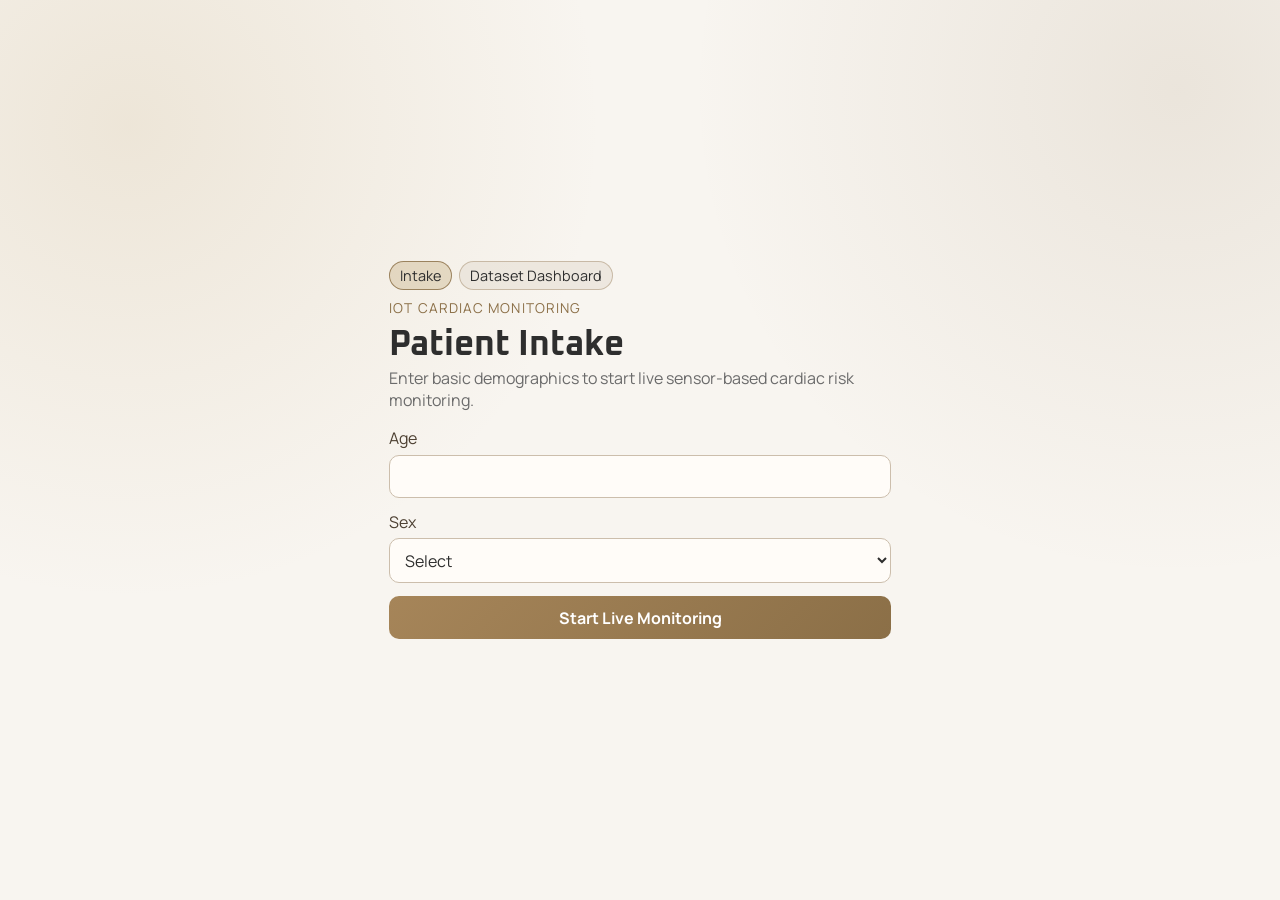
==== project/frontend/index.html @ eeabb1c9 "imp changes" ====
<!DOCTYPE html>
<html lang="en">
<head>
  <meta charset="UTF-8" />
  <meta name="viewport" content="width=device-width, initial-scale=1.0" />
  <title>Cardiac IoT Intake</title>
  <link rel="preconnect" href="https://fonts.googleapis.com" />
  <link rel="preconnect" href="https://fonts.gstatic.com" crossorigin />
  <link href="https://fonts.googleapis.com/css2?family=Oxanium:wght@400;600;700&family=Manrope:wght@400;600&display=swap" rel="stylesheet" />
  <link rel="stylesheet" href="style.css" />
</head>
<body class="intake-body">
  <main class="intake-shell">
    <section class="intake-card">
      <nav class="top-nav">
        <a href="index.html" class="nav-link active">Intake</a>
        <a href="dataset.html" class="nav-link">Dataset Dashboard</a>
      </nav>

      <p class="eyebrow">IoT Cardiac Monitoring</p>
      <h1>Patient Intake</h1>
      <p class="muted">Enter basic demographics to start live sensor-based cardiac risk monitoring.</p>

      <form id="intakeForm" class="intake-form">
        <label>
          Age
          <input type="number" id="age" name="age" min="1" max="120" required />
        </label>

        <label>
          Sex
          <select id="sex" name="sex" required>
            <option value="">Select</option>
            <option value="1">Male</option>
            <option value="0">Female</option>
          </select>
        </label>

        <button type="submit">Start Live Monitoring</button>
      </form>
    </section>
  </main>

  <script src="script.js"></script>
</body>
</html>
---- project/frontend/style.css ----
:root {
  --bg-main: #F8F5F0;
  --bg-sidebar: #E8E1D8;
  --bg-card: #FFFFFF;
  --primary: #8B6F47;
  --secondary: #C2A878;
  --text: #2E2E2E;
  --muted: #6B6B6B;
  --line: #D9D1C6;
  --success: #6F8A6E;
  --warning: #B8934C;
  --danger: #AD6A62;
}

* {
  box-sizing: border-box;
}

body {
  margin: 0;
  min-height: 100vh;
  font-family: "Manrope", sans-serif;
  color: var(--text);
  background:
    radial-gradient(circle at 10% 14%, rgba(194, 168, 120, 0.2), transparent 34%),
    radial-gradient(circle at 92% 10%, rgba(139, 111, 71, 0.12), transparent 34%),
    var(--bg-main);
}

h1,
h2,
h3,
.kpi h2 {
  margin: 0;
  font-family: "Oxanium", sans-serif;
}

p {
  margin: 0;
}

.muted {
  color: var(--muted);
}

.panel {
  border: 1px solid var(--line);
  background: linear-gradient(180deg, var(--bg-card), #FBF8F3);
  border-radius: 16px;
  box-shadow: 0 10px 20px rgba(80, 62, 38, 0.08);
}

.intake-body {
  display: grid;
  place-items: center;
  padding: 1rem;
}

.intake-shell {
  width: min(540px, 100%);
}

.intake-card {
  padding: 1.2rem;
}

.eyebrow {
  color: var(--primary);
  letter-spacing: 0.08em;
  text-transform: uppercase;
  font-size: 0.85rem;
}

.top-nav {
  display: flex;
  gap: 0.45rem;
  margin-bottom: 0.55rem;
  flex-wrap: wrap;
}

.nav-link {
  color: var(--text);
  text-decoration: none;
  font-size: 0.9rem;
  padding: 0.27rem 0.62rem;
  border-radius: 999px;
  border: 1px solid rgba(139, 111, 71, 0.38);
  background: rgba(232, 225, 216, 0.7);
}

.nav-link:hover {
  border-color: rgba(139, 111, 71, 0.58);
  background: rgba(194, 168, 120, 0.22);
}

.nav-link.active {
  border-color: rgba(139, 111, 71, 0.82);
  background: rgba(194, 168, 120, 0.35);
}

.intake-card h1 {
  margin-top: 0.4rem;
  font-size: clamp(1.7rem, 4vw, 2.2rem);
}

.intake-form {
  margin-top: 1rem;
  display: grid;
  gap: 0.8rem;
}

label {
  display: grid;
  gap: 0.34rem;
  color: #4D4032;
}

input,
select,
button {
  font: inherit;
}

input,
select {
  background: #FFFCF8;
  border: 1px solid #CCBEAC;
  color: var(--text);
  border-radius: 10px;
  padding: 0.6rem 0.7rem;
}

input:focus,
select:focus {
  outline: 2px solid rgba(139, 111, 71, 0.35);
  border-color: rgba(139, 111, 71, 0.75);
}

button {
  border: 0;
  border-radius: 10px;
  padding: 0.66rem 0.85rem;
  font-weight: 700;
  color: #FFFFFF;
  background: linear-gradient(135deg, #A68559, #8B6F47);
  cursor: pointer;
  transition: transform 0.2s ease, filter 0.2s ease;
}

button:hover {
  transform: translateY(-1px);
  filter: brightness(1.04);
}

.dashboard {
  width: min(1320px, calc(100% - 1.2rem));
  margin: 0.8rem auto 1.4rem;
  display: grid;
  gap: 0.9rem;
}

.header {
  padding: 1rem;
  display: flex;
  align-items: center;
  justify-content: space-between;
  gap: 0.8rem;
}

.header h1 {
  font-size: clamp(1.3rem, 2.3vw, 1.95rem);
}

.patient-chip {
  border: 1px solid rgba(139, 111, 71, 0.4);
  color: #4E3E2D;
  background: rgba(232, 225, 216, 0.6);
  border-radius: 999px;
  padding: 0.45rem 0.8rem;
  white-space: nowrap;
}

.kpi-grid {
  display: grid;
  grid-template-columns: repeat(4, minmax(0, 1fr));
  gap: 0.9rem;
}

.kpi {
  padding: 0.8rem;
}

.kpi p {
  color: var(--muted);
}

.kpi h2 {
  margin-top: 0.4rem;
  font-size: clamp(1.8rem, 4vw, 2.5rem);
}

.kpi-hr h2 { color: var(--primary); }
.kpi-spo2 h2 { color: #6F8A6E; }
.kpi-rr h2 { color: var(--secondary); }
.kpi-temp h2 { color: #A06B62; }

.grid {
  display: grid;
  gap: 0.9rem;
  grid-template-columns: repeat(12, minmax(0, 1fr));
}

.chart-panel {
  grid-column: span 4;
  padding: 0.9rem;
}

.chart-panel canvas {
  width: 100% !important;
  height: 250px !important;
}

.risk-panel {
  grid-column: span 12;
  padding: 0.9rem;
}

.filter-panel {
  padding: 0.9rem;
}

.filter-form {
  margin-top: 0.6rem;
  display: grid;
  grid-template-columns: repeat(5, minmax(0, 1fr));
  gap: 0.7rem;
  align-items: end;
}

.filter-actions {
  display: flex;
  gap: 0.5rem;
}

.secondary-btn {
  background: linear-gradient(135deg, #DCC9A8, #C2A878);
  color: #4D3D2C;
}

.probability-row {
  margin-top: 0.8rem;
  display: flex;
  justify-content: space-between;
  align-items: center;
  gap: 0.5rem;
}

#riskProbability {
  font-family: "Oxanium", sans-serif;
  font-size: 2rem;
}

.risk-badge {
  margin-top: 0.8rem;
  width: fit-content;
  padding: 0.32rem 0.62rem;
  border-radius: 999px;
  border: 1px solid transparent;
}

.risk-low {
  color: #4E6A4E;
  border-color: rgba(111, 138, 110, 0.45);
  background: rgba(111, 138, 110, 0.12);
}

.risk-medium {
  color: #7A5D2F;
  border-color: rgba(184, 147, 76, 0.44);
  background: rgba(184, 147, 76, 0.13);
}

.risk-high {
  color: #7A4A44;
  border-color: rgba(173, 106, 98, 0.5);
  background: rgba(173, 106, 98, 0.13);
}

.warning {
  margin-top: 0.9rem;
  border: 1px solid rgba(173, 106, 98, 0.55);
  background: rgba(173, 106, 98, 0.15);
  border-radius: 10px;
  padding: 0.56rem 0.68rem;
  color: #000000;
  font-weight: 700;
  text-decoration: underline;
}

.warning p {
  margin-top: 0.3rem;
  color: #000000;
  font-weight: 700;
  text-decoration: underline;
}

.sensor-list {
  margin-top: 0.9rem;
  display: grid;
  grid-template-columns: repeat(2, minmax(0, 1fr));
  gap: 0.4rem 0.9rem;
}

.sensor-list dt {
  color: var(--muted);
}

.sensor-list dd {
  margin: 0;
  font-weight: 600;
  color: #4A3D2F;
}

.dataset-wide-chart {
  grid-column: span 12;
}

.table-wrap {
  margin-top: 0.7rem;
  overflow: auto;
  border: 1px solid var(--line);
  border-radius: 12px;
  max-height: 360px;
}

table {
  width: 100%;
  border-collapse: collapse;
  min-width: 820px;
}

thead {
  position: sticky;
  top: 0;
  z-index: 1;
  background: var(--bg-sidebar);
}

th,
td {
  text-align: left;
  padding: 0.52rem 0.65rem;
  border-bottom: 1px solid var(--line);
  font-size: 0.9rem;
}

tbody tr:nth-child(even) {
  background: rgba(232, 225, 216, 0.55);
}

tbody tr:hover {
  background: rgba(194, 168, 120, 0.22);
}

@media (max-width: 1100px) {
  .kpi-grid {
    grid-template-columns: repeat(2, minmax(0, 1fr));
  }

  .chart-panel {
    grid-column: span 6;
  }

  .dataset-wide-chart {
    grid-column: span 12;
  }

  .filter-form {
    grid-template-columns: repeat(2, minmax(0, 1fr));
  }
}

@media (max-width: 760px) {
  .header {
    flex-direction: column;
    align-items: flex-start;
  }

  .kpi-grid {
    grid-template-columns: 1fr;
  }

  .chart-panel {
    grid-column: span 12;
  }

  .sensor-list {
    grid-template-columns: 1fr;
  }

  .filter-form {
    grid-template-columns: 1fr;
  }
}
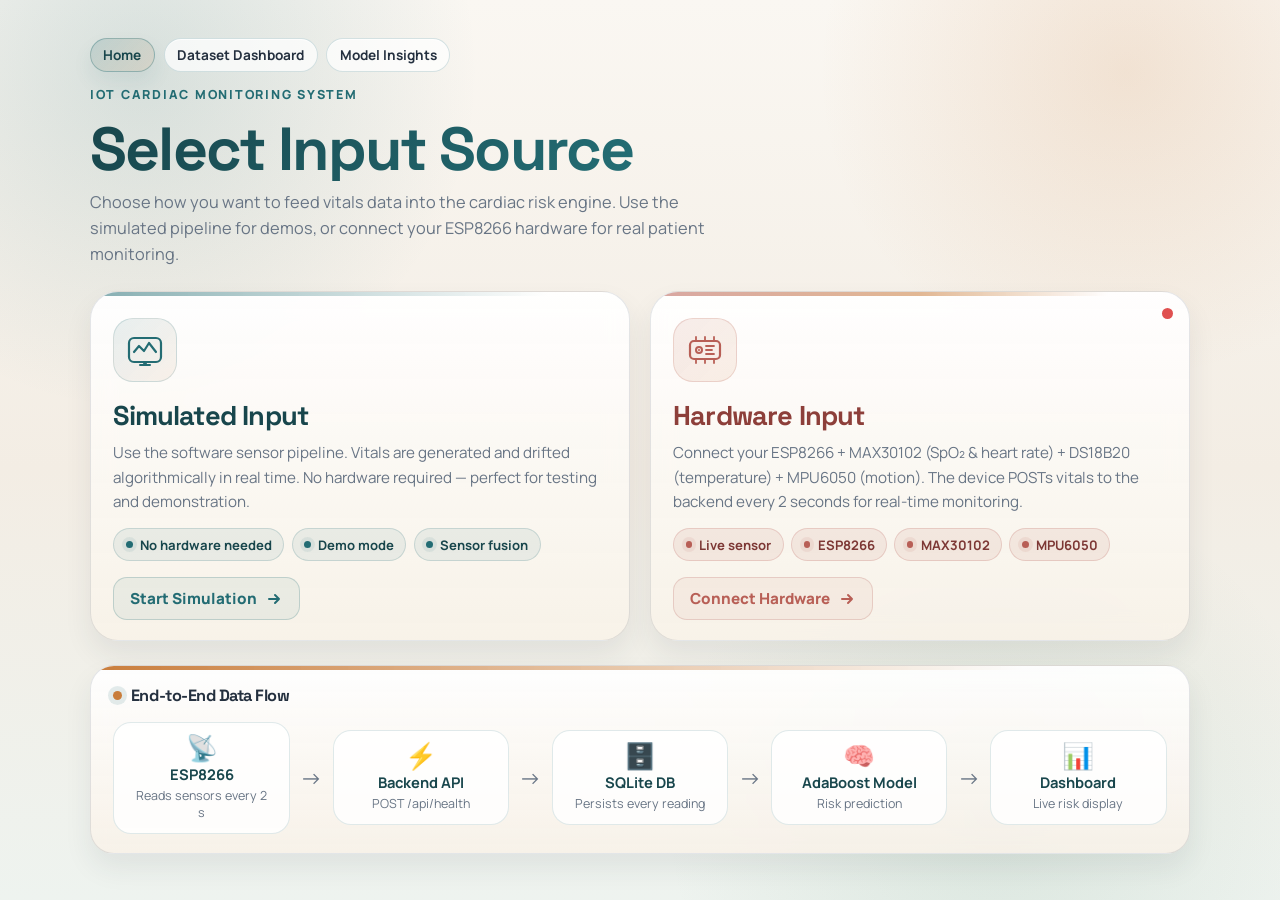
==== commit 759bc2b4: "before hardware" ====
--- a/project/frontend/index.html
+++ b/project/frontend/index.html
@@ -3,44 +3,134 @@
 <head>
   <meta charset="UTF-8" />
   <meta name="viewport" content="width=device-width, initial-scale=1.0" />
-  <title>Cardiac IoT Intake</title>
+  <title>Cardiac IoT Monitor — Choose Input Source</title>
+  <meta name="description" content="Select your data input source: simulated sensor pipeline or real ESP8266 hardware for live cardiac risk monitoring." />
   <link rel="preconnect" href="https://fonts.googleapis.com" />
   <link rel="preconnect" href="https://fonts.gstatic.com" crossorigin />
-  <link href="https://fonts.googleapis.com/css2?family=Oxanium:wght@400;600;700&family=Manrope:wght@400;600&display=swap" rel="stylesheet" />
+  <link href="https://fonts.googleapis.com/css2?family=Space+Grotesk:wght@400;500;700;800&family=Manrope:wght@400;500;600;700;800&display=swap" rel="stylesheet" />
   <link rel="stylesheet" href="style.css" />
 </head>
-<body class="intake-body">
-  <main class="intake-shell">
-    <section class="intake-card">
+<body class="landing-body">
+  <main class="landing-shell">
+
+    <header class="landing-header">
       <nav class="top-nav">
-        <a href="index.html" class="nav-link active">Intake</a>
+        <a href="index.html" class="nav-link active">Home</a>
         <a href="dataset.html" class="nav-link">Dataset Dashboard</a>
+        <a href="model_insights.html" class="nav-link">Model Insights</a>
       </nav>
+      <p class="eyebrow">IoT Cardiac Monitoring System</p>
+      <h1 class="landing-title">Select Input Source</h1>
+      <p class="muted landing-sub">
+        Choose how you want to feed vitals data into the cardiac risk engine.
+        Use the simulated pipeline for demos, or connect your ESP8266 hardware for real patient monitoring.
+      </p>
+    </header>
 
-      <p class="eyebrow">IoT Cardiac Monitoring</p>
-      <h1>Patient Intake</h1>
-      <p class="muted">Enter basic demographics to start live sensor-based cardiac risk monitoring.</p>
+    <section class="source-grid" aria-label="Input source options">
 
-      <form id="intakeForm" class="intake-form">
-        <label>
-          Age
-          <input type="number" id="age" name="age" min="1" max="120" required />
-        </label>
+      <!-- Option A: Simulated -->
+      <a href="intake.html" class="source-card source-card--sim" id="cardSimulated" role="button">
+        <div class="source-card-icon" aria-hidden="true">
+          <svg width="38" height="38" viewBox="0 0 38 38" fill="none" xmlns="http://www.w3.org/2000/svg">
+            <rect x="3" y="7" width="32" height="24" rx="5" stroke="currentColor" stroke-width="2.2" fill="none"/>
+            <path d="M8 21 L13 15 L18 20 L23 12 L30 21" stroke="currentColor" stroke-width="2.2" stroke-linecap="round" stroke-linejoin="round"/>
+            <circle cx="19" cy="32" r="2" fill="currentColor"/>
+            <path d="M14 34 h10" stroke="currentColor" stroke-width="2" stroke-linecap="round"/>
+          </svg>
+        </div>
+        <div class="source-card-body">
+          <h2 class="source-card-title">Simulated Input</h2>
+          <p class="source-card-desc">
+            Use the software sensor pipeline. Vitals are generated and drifted algorithmically in real time. 
+            No hardware required — perfect for testing and demonstration.
+          </p>
+          <div class="source-card-chips">
+            <span class="mark-chip">No hardware needed</span>
+            <span class="mark-chip">Demo mode</span>
+            <span class="mark-chip">Sensor fusion</span>
+          </div>
+        </div>
+        <div class="source-card-cta">
+          Start Simulation
+          <svg width="18" height="18" viewBox="0 0 18 18" fill="none" aria-hidden="true">
+            <path d="M4 9h10M10 5l4 4-4 4" stroke="currentColor" stroke-width="2" stroke-linecap="round" stroke-linejoin="round"/>
+          </svg>
+        </div>
+      </a>
 
-        <label>
-          Sex
-          <select id="sex" name="sex" required>
-            <option value="">Select</option>
-            <option value="1">Male</option>
-            <option value="0">Female</option>
-          </select>
-        </label>
+      <!-- Option B: Hardware -->
+      <a href="hardware.html" class="source-card source-card--hw" id="cardHardware" role="button">
+        <div class="source-card-icon" aria-hidden="true">
+          <svg width="38" height="38" viewBox="0 0 38 38" fill="none" xmlns="http://www.w3.org/2000/svg">
+            <rect x="4" y="10" width="30" height="18" rx="4" stroke="currentColor" stroke-width="2.2" fill="none"/>
+            <circle cx="13" cy="19" r="3" stroke="currentColor" stroke-width="2" fill="none"/>
+            <circle cx="13" cy="19" r="1" fill="currentColor"/>
+            <path d="M20 15 h8 M20 19 h6 M20 23 h8" stroke="currentColor" stroke-width="1.8" stroke-linecap="round"/>
+            <path d="M10 10 V6 M19 10 V6 M28 10 V6" stroke="currentColor" stroke-width="1.8" stroke-linecap="round"/>
+            <path d="M10 28 V32 M19 28 V32 M28 28 V32" stroke="currentColor" stroke-width="1.8" stroke-linecap="round"/>
+          </svg>
+        </div>
+        <div class="hw-live-dot" aria-label="Live hardware indicator"></div>
+        <div class="source-card-body">
+          <h2 class="source-card-title">Hardware Input</h2>
+          <p class="source-card-desc">
+            Connect your ESP8266 + MAX30102 (SpO₂ &amp; heart rate) + DS18B20 (temperature) + MPU6050 (motion).
+            The device POSTs vitals to the backend every 2 seconds for real-time monitoring.
+          </p>
+          <div class="source-card-chips">
+            <span class="mark-chip mark-chip--hw">Live sensor</span>
+            <span class="mark-chip mark-chip--hw">ESP8266</span>
+            <span class="mark-chip mark-chip--hw">MAX30102</span>
+            <span class="mark-chip mark-chip--hw">MPU6050</span>
+          </div>
+        </div>
+        <div class="source-card-cta source-card-cta--hw">
+          Connect Hardware
+          <svg width="18" height="18" viewBox="0 0 18 18" fill="none" aria-hidden="true">
+            <path d="M4 9h10M10 5l4 4-4 4" stroke="currentColor" stroke-width="2" stroke-linecap="round" stroke-linejoin="round"/>
+          </svg>
+        </div>
+      </a>
 
-        <button type="submit">Start Live Monitoring</button>
-      </form>
     </section>
+
+    <!-- Flow diagram -->
+    <section class="landing-flow panel" aria-label="System data flow">
+      <h3>End-to-End Data Flow</h3>
+      <div class="landing-flow-steps">
+        <div class="lf-step">
+          <span class="lf-icon lf-icon--device">📡</span>
+          <strong>ESP8266</strong>
+          <span class="muted">Reads sensors every 2 s</span>
+        </div>
+        <div class="lf-arrow">→</div>
+        <div class="lf-step">
+          <span class="lf-icon lf-icon--api">⚡</span>
+          <strong>Backend API</strong>
+          <span class="muted">POST /api/health</span>
+        </div>
+        <div class="lf-arrow">→</div>
+        <div class="lf-step">
+          <span class="lf-icon lf-icon--db">🗄️</span>
+          <strong>SQLite DB</strong>
+          <span class="muted">Persists every reading</span>
+        </div>
+        <div class="lf-arrow">→</div>
+        <div class="lf-step">
+          <span class="lf-icon lf-icon--model">🧠</span>
+          <strong>AdaBoost Model</strong>
+          <span class="muted">Risk prediction</span>
+        </div>
+        <div class="lf-arrow">→</div>
+        <div class="lf-step">
+          <span class="lf-icon lf-icon--dash">📊</span>
+          <strong>Dashboard</strong>
+          <span class="muted">Live risk display</span>
+        </div>
+      </div>
+    </section>
+
   </main>
-
-  <script src="script.js"></script>
 </body>
 </html>
--- a/project/frontend/style.css
+++ b/project/frontend/style.css
@@ -1,19 +1,27 @@
 :root {
-  --bg-main: #F8F5F0;
-  --bg-sidebar: #E8E1D8;
-  --bg-card: #FFFFFF;
-  --primary: #8B6F47;
-  --secondary: #C2A878;
-  --text: #2E2E2E;
-  --muted: #6B6B6B;
-  --line: #D9D1C6;
-  --success: #6F8A6E;
-  --warning: #B8934C;
-  --danger: #AD6A62;
+  --bg-main: #F5EFE7;
+  --bg-sidebar: #EEF3EF;
+  --bg-card: rgba(255, 255, 255, 0.86);
+  --surface-strong: #FFFDF9;
+  --primary: #236C73;
+  --primary-strong: #18464C;
+  --secondary: #C97D3B;
+  --text: #24303F;
+  --muted: #687585;
+  --line: rgba(63, 79, 98, 0.14);
+  --success: #4E8C6A;
+  --warning: #B9852E;
+  --danger: #B85F56;
+  --shadow-soft: 0 14px 28px rgba(35, 46, 58, 0.08);
+  --shadow-strong: 0 24px 52px rgba(35, 46, 58, 0.09);
 }
 
 * {
   box-sizing: border-box;
+}
+
+html {
+  scroll-behavior: smooth;
 }
 
 body {
@@ -21,86 +29,196 @@
   min-height: 100vh;
   font-family: "Manrope", sans-serif;
   color: var(--text);
+  overflow-x: hidden;
   background:
-    radial-gradient(circle at 10% 14%, rgba(194, 168, 120, 0.2), transparent 34%),
-    radial-gradient(circle at 92% 10%, rgba(139, 111, 71, 0.12), transparent 34%),
-    var(--bg-main);
+    radial-gradient(circle at 11% 8%, rgba(35, 108, 115, 0.16), transparent 24%),
+    radial-gradient(circle at 88% 8%, rgba(201, 125, 59, 0.16), transparent 22%),
+    radial-gradient(circle at 78% 90%, rgba(78, 140, 106, 0.12), transparent 26%),
+    linear-gradient(180deg, #FAF7F2 0%, #F3EDE4 52%, #EEF3EF 100%),
+    linear-gradient(rgba(35, 46, 58, 0.03) 1px, transparent 1px),
+    linear-gradient(90deg, rgba(35, 46, 58, 0.03) 1px, transparent 1px);
+  background-size: auto, auto, auto, auto, 44px 44px, 44px 44px;
+}
+
+body.intake-body {
+  display: grid;
+  place-items: center;
+  padding: clamp(1rem, 2vw, 2rem);
+  background:
+    radial-gradient(circle at 50% 12%, rgba(35, 108, 115, 0.18), transparent 24%),
+    radial-gradient(circle at 10% 92%, rgba(201, 125, 59, 0.12), transparent 24%),
+    linear-gradient(180deg, #FAF7F2 0%, #F4EEE4 50%, #EDF4F0 100%),
+    linear-gradient(rgba(35, 46, 58, 0.03) 1px, transparent 1px),
+    linear-gradient(90deg, rgba(35, 46, 58, 0.03) 1px, transparent 1px);
+  background-size: auto, auto, auto, 44px 44px, 44px 44px;
 }
 
 h1,
 h2,
 h3,
-.kpi h2 {
+.kpi h2,
+#riskScore,
+.flow-step-index,
+.risk-badge {
   margin: 0;
-  font-family: "Oxanium", sans-serif;
+  font-family: "Space Grotesk", sans-serif;
+  letter-spacing: -0.03em;
+}
+
+h3 {
+  display: flex;
+  align-items: center;
+  gap: 0.55rem;
+  font-size: 1.02rem;
+}
+
+h3::before {
+  content: "";
+  width: 0.55rem;
+  height: 0.55rem;
+  flex: 0 0 auto;
+  border-radius: 999px;
+  background: var(--accent, var(--primary));
+  box-shadow: 0 0 0 5px rgba(35, 108, 115, 0.12);
 }
 
 p {
   margin: 0;
+  line-height: 1.55;
+}
+
+a {
+  color: inherit;
+  text-decoration: none;
+}
+
+::selection {
+  background: rgba(35, 108, 115, 0.16);
+  color: var(--primary-strong);
 }
 
 .muted {
   color: var(--muted);
 }
 
-.panel {
+.panel,
+.intake-card {
+  position: relative;
+  overflow: hidden;
   border: 1px solid var(--line);
-  background: linear-gradient(180deg, var(--bg-card), #FBF8F3);
-  border-radius: 16px;
-  box-shadow: 0 10px 20px rgba(80, 62, 38, 0.08);
+  background: linear-gradient(180deg, rgba(255, 255, 255, 0.92), rgba(248, 241, 232, 0.88));
+  border-radius: 24px;
+  box-shadow: var(--shadow-soft);
+  backdrop-filter: blur(10px);
+  transition: transform 0.22s ease, box-shadow 0.22s ease, border-color 0.22s ease;
+}
+
+.panel::before,
+.intake-card::before {
+  content: "";
+  position: absolute;
+  inset: 0 0 auto;
+  height: 4px;
+  background: linear-gradient(90deg, var(--accent, var(--primary)) 0%, rgba(255, 255, 255, 0) 85%);
+}
+
+.panel:hover,
+.intake-card:hover {
+  transform: translateY(-2px);
+  box-shadow: var(--shadow-strong);
 }
 
 .intake-body {
-  display: grid;
-  place-items: center;
-  padding: 1rem;
+  /* handled above for the centered intake layout */
 }
 
 .intake-shell {
-  width: min(540px, 100%);
+  width: min(600px, 100%);
 }
 
 .intake-card {
-  padding: 1.2rem;
+  width: 100%;
+  padding: 1.35rem;
+  display: grid;
+  gap: 0.55rem;
 }
 
 .eyebrow {
   color: var(--primary);
-  letter-spacing: 0.08em;
+  letter-spacing: 0.14em;
   text-transform: uppercase;
-  font-size: 0.85rem;
+  font-size: 0.78rem;
+  font-weight: 800;
+}
+
+.hero-marks {
+  display: flex;
+  flex-wrap: wrap;
+  gap: 0.5rem;
+  margin-top: 0.55rem;
+}
+
+.mark-chip {
+  display: inline-flex;
+  align-items: center;
+  gap: 0.45rem;
+  padding: 0.42rem 0.72rem;
+  border-radius: 999px;
+  border: 1px solid rgba(35, 108, 115, 0.18);
+  background: rgba(35, 108, 115, 0.08);
+  color: var(--primary-strong);
+  font-size: 0.82rem;
+  font-weight: 700;
+  white-space: nowrap;
+}
+
+.mark-chip::before {
+  content: "";
+  width: 0.42rem;
+  height: 0.42rem;
+  border-radius: 999px;
+  background: var(--accent, var(--primary));
+  box-shadow: 0 0 0 4px rgba(35, 108, 115, 0.08);
 }
 
 .top-nav {
   display: flex;
-  gap: 0.45rem;
-  margin-bottom: 0.55rem;
+  gap: 0.55rem;
+  margin-bottom: 0.35rem;
   flex-wrap: wrap;
 }
 
 .nav-link {
+  display: inline-flex;
+  align-items: center;
   color: var(--text);
-  text-decoration: none;
-  font-size: 0.9rem;
-  padding: 0.27rem 0.62rem;
+  font-size: 0.85rem;
+  font-weight: 700;
+  padding: 0.42rem 0.78rem;
   border-radius: 999px;
-  border: 1px solid rgba(139, 111, 71, 0.38);
-  background: rgba(232, 225, 216, 0.7);
+  border: 1px solid rgba(35, 108, 115, 0.18);
+  background: rgba(255, 255, 255, 0.72);
+  box-shadow: inset 0 1px 0 rgba(255, 255, 255, 0.8);
+  transition: transform 0.2s ease, background 0.2s ease, border-color 0.2s ease, box-shadow 0.2s ease;
 }
 
 .nav-link:hover {
-  border-color: rgba(139, 111, 71, 0.58);
-  background: rgba(194, 168, 120, 0.22);
+  transform: translateY(-1px);
+  border-color: rgba(35, 108, 115, 0.34);
+  background: rgba(35, 108, 115, 0.08);
 }
 
 .nav-link.active {
-  border-color: rgba(139, 111, 71, 0.82);
-  background: rgba(194, 168, 120, 0.35);
+  color: var(--primary-strong);
+  border-color: rgba(35, 108, 115, 0.34);
+  background: linear-gradient(135deg, rgba(35, 108, 115, 0.16), rgba(201, 125, 59, 0.12));
+  box-shadow: 0 10px 20px rgba(35, 108, 115, 0.08);
 }
 
 .intake-card h1 {
   margin-top: 0.4rem;
-  font-size: clamp(1.7rem, 4vw, 2.2rem);
+  font-size: clamp(2rem, 4vw, 3rem);
+  line-height: 1.05;
 }
 
 .intake-form {
@@ -111,8 +229,10 @@
 
 label {
   display: grid;
-  gap: 0.34rem;
-  color: #4D4032;
+  gap: 0.36rem;
+  color: var(--text);
+  font-size: 0.92rem;
+  font-weight: 700;
 }
 
 input,
@@ -123,96 +243,173 @@
 
 input,
 select {
-  background: #FFFCF8;
-  border: 1px solid #CCBEAC;
+  min-height: 46px;
+  background: rgba(255, 255, 255, 0.9);
+  border: 1px solid var(--line);
   color: var(--text);
-  border-radius: 10px;
-  padding: 0.6rem 0.7rem;
+  border-radius: 14px;
+  padding: 0.74rem 0.84rem;
+  box-shadow: inset 0 1px 0 rgba(255, 255, 255, 0.84);
+  transition: border-color 0.2s ease, box-shadow 0.2s ease, transform 0.2s ease;
 }
 
 input:focus,
 select:focus {
-  outline: 2px solid rgba(139, 111, 71, 0.35);
-  border-color: rgba(139, 111, 71, 0.75);
+  outline: none;
+  border-color: rgba(35, 108, 115, 0.55);
+  box-shadow: 0 0 0 4px rgba(35, 108, 115, 0.12);
 }
 
 button {
   border: 0;
-  border-radius: 10px;
-  padding: 0.66rem 0.85rem;
-  font-weight: 700;
+  border-radius: 14px;
+  padding: 0.78rem 0.95rem;
+  font-weight: 800;
   color: #FFFFFF;
-  background: linear-gradient(135deg, #A68559, #8B6F47);
+  background: linear-gradient(135deg, var(--primary) 0%, #2A8A90 48%, var(--secondary) 100%);
   cursor: pointer;
-  transition: transform 0.2s ease, filter 0.2s ease;
+  box-shadow: 0 14px 24px rgba(35, 108, 115, 0.16);
+  transition: transform 0.2s ease, filter 0.2s ease, box-shadow 0.2s ease;
 }
 
 button:hover {
   transform: translateY(-1px);
-  filter: brightness(1.04);
+  filter: saturate(1.05);
+  box-shadow: 0 18px 28px rgba(35, 108, 115, 0.2);
+}
+
+button:active {
+  transform: translateY(0);
+}
+
+button:focus-visible,
+input:focus-visible,
+select:focus-visible,
+.nav-link:focus-visible {
+  outline: 3px solid rgba(35, 108, 115, 0.22);
+  outline-offset: 2px;
+}
+
+.secondary-btn {
+  background: linear-gradient(135deg, rgba(255, 255, 255, 0.95), rgba(244, 239, 230, 0.92));
+  color: var(--primary-strong);
+  border: 1px solid rgba(35, 108, 115, 0.18);
+  box-shadow: none;
+}
+
+.secondary-btn:hover {
+  background: linear-gradient(135deg, rgba(255, 255, 255, 1), rgba(235, 241, 239, 0.96));
 }
 
 .dashboard {
-  width: min(1320px, calc(100% - 1.2rem));
-  margin: 0.8rem auto 1.4rem;
-  display: grid;
-  gap: 0.9rem;
+  width: min(1440px, calc(100% - 1.5rem));
+  margin: 0.9rem auto 1.5rem;
+  display: grid;
+  gap: 1rem;
 }
 
 .header {
-  padding: 1rem;
+  padding: 1.1rem 1.15rem;
   display: flex;
+  align-items: flex-start;
+  justify-content: space-between;
+  gap: 1rem;
+  --accent: var(--primary);
+}
+
+.header > div:first-child {
+  display: grid;
+  gap: 0.45rem;
+  max-width: 68ch;
+}
+
+.header h1 {
+  font-size: clamp(1.8rem, 3vw, 2.6rem);
+  line-height: 1.05;
+}
+
+.header .muted {
+  max-width: 58ch;
+}
+
+.patient-chip {
+  display: inline-flex;
   align-items: center;
-  justify-content: space-between;
-  gap: 0.8rem;
-}
-
-.header h1 {
-  font-size: clamp(1.3rem, 2.3vw, 1.95rem);
-}
-
-.patient-chip {
-  border: 1px solid rgba(139, 111, 71, 0.4);
-  color: #4E3E2D;
-  background: rgba(232, 225, 216, 0.6);
+  gap: 0.5rem;
+  align-self: flex-start;
+  white-space: nowrap;
+  border: 1px solid rgba(35, 108, 115, 0.18);
+  color: var(--primary-strong);
+  background: rgba(255, 255, 255, 0.75);
   border-radius: 999px;
-  padding: 0.45rem 0.8rem;
-  white-space: nowrap;
+  padding: 0.55rem 0.85rem;
+  font-weight: 700;
+  box-shadow: inset 0 1px 0 rgba(255, 255, 255, 0.85);
+}
+
+.patient-chip::before {
+  content: "";
+  width: 0.45rem;
+  height: 0.45rem;
+  border-radius: 999px;
+  background: var(--accent, var(--primary));
+  box-shadow: 0 0 0 4px rgba(35, 108, 115, 0.08);
 }
 
 .kpi-grid {
   display: grid;
   grid-template-columns: repeat(4, minmax(0, 1fr));
-  gap: 0.9rem;
+  gap: 1rem;
 }
 
 .kpi {
-  padding: 0.8rem;
+  padding: 1rem 1.05rem 1.05rem;
+  min-height: 142px;
+  display: grid;
+  gap: 0.35rem;
+  --accent: var(--primary);
 }
 
 .kpi p {
   color: var(--muted);
+  text-transform: uppercase;
+  letter-spacing: 0.12em;
+  font-size: 0.72rem;
+  font-weight: 800;
 }
 
 .kpi h2 {
-  margin-top: 0.4rem;
-  font-size: clamp(1.8rem, 4vw, 2.5rem);
-}
+  margin-top: 0.25rem;
+  font-size: clamp(1.9rem, 4vw, 2.8rem);
+}
+
+.kpi-meaning {
+  margin-top: 0.15rem;
+  color: var(--muted);
+  font-size: 0.84rem;
+  line-height: 1.45;
+}
+
+.kpi-hr { --accent: var(--primary); }
+.kpi-spo2 { --accent: var(--success); }
+.kpi-rr { --accent: var(--warning); }
+.kpi-temp { --accent: var(--danger); }
 
 .kpi-hr h2 { color: var(--primary); }
-.kpi-spo2 h2 { color: #6F8A6E; }
-.kpi-rr h2 { color: var(--secondary); }
-.kpi-temp h2 { color: #A06B62; }
+.kpi-spo2 h2 { color: var(--success); }
+.kpi-rr h2 { color: var(--warning); }
+.kpi-temp h2 { color: var(--danger); }
 
 .grid {
   display: grid;
-  gap: 0.9rem;
+  gap: 1rem;
   grid-template-columns: repeat(12, minmax(0, 1fr));
 }
 
 .chart-panel {
   grid-column: span 4;
-  padding: 0.9rem;
+  padding: 1rem;
+  --accent: var(--primary);
 }
 
 .chart-panel canvas {
@@ -220,117 +417,335 @@
   height: 250px !important;
 }
 
+.chart-with-insight {
+  margin-top: 0.65rem;
+  display: grid;
+  grid-template-columns: minmax(0, 2fr) minmax(230px, 1fr);
+  gap: 0.8rem;
+  align-items: stretch;
+}
+
+.chart-with-insight-wide {
+  grid-template-columns: minmax(0, 3fr) minmax(260px, 1fr);
+}
+
+.chart-canvas-wrap {
+  min-height: 260px;
+}
+
+.chart-insight {
+  border: 1px solid rgba(35, 108, 115, 0.16);
+  border-radius: 18px;
+  padding: 0.8rem;
+  background: linear-gradient(180deg, rgba(255, 255, 255, 0.9), rgba(247, 241, 233, 0.94));
+  box-shadow: inset 0 1px 0 rgba(255, 255, 255, 0.7);
+}
+
+.insight-copy {
+  margin-top: 0.5rem;
+  color: #3B4858;
+  line-height: 1.6;
+  border-left: 4px solid rgba(35, 108, 115, 0.55);
+  padding-left: 0.8rem;
+}
+
+.backend-flow {
+  margin-top: 0.95rem;
+  display: grid;
+  grid-template-columns: repeat(3, minmax(0, 1fr));
+  gap: 0.9rem;
+}
+
+.flow-step {
+  border: 1px solid rgba(35, 108, 115, 0.16);
+  border-radius: 18px;
+  padding: 1rem 1.05rem;
+  background: linear-gradient(180deg, rgba(255, 255, 255, 0.96), rgba(246, 240, 231, 0.92));
+  display: grid;
+  gap: 0.35rem;
+  min-width: 0;
+}
+
+.flow-step-index {
+  width: fit-content;
+  padding: 0.14rem 0.5rem;
+  border-radius: 999px;
+  background: rgba(35, 108, 115, 0.12);
+  color: var(--primary);
+  font-size: 0.78rem;
+  font-weight: 800;
+}
+
+.flow-step p {
+  color: #405062;
+  line-height: 1.5;
+  font-size: 0.93rem;
+  overflow-wrap: anywhere;
+  word-break: break-word;
+}
+
 .risk-panel {
   grid-column: span 12;
-  padding: 0.9rem;
+  padding: 1rem;
+  --accent: var(--secondary);
+}
+
+.risk-explainer {
+  margin-top: 1rem;
+  display: grid;
+  gap: 0.8rem;
+}
+
+.risk-explainer-grid {
+  display: grid;
+  grid-template-columns: repeat(2, minmax(0, 1fr));
+  gap: 0.85rem;
+}
+
+.risk-explainer-block {
+  padding: 0.85rem;
+  border: 1px solid rgba(35, 108, 115, 0.14);
+  border-radius: 18px;
+  background: rgba(255, 255, 255, 0.84);
+}
+
+.risk-explainer-block h4 {
+  margin: 0 0 0.35rem;
+  font-family: "Space Grotesk", sans-serif;
+  font-size: 0.98rem;
+}
+
+.detail-list,
+.response-list {
+  margin: 0;
+  padding: 0;
+}
+
+.detail-list {
+  list-style: none;
+  display: grid;
+  gap: 0.4rem;
+}
+
+.detail-list li {
+  color: #405062;
+  line-height: 1.48;
+}
+
+.formula-list li {
+  padding-left: 0.9rem;
+  position: relative;
+}
+
+.formula-list li::before {
+  content: "";
+  position: absolute;
+  left: 0;
+  top: 0.58rem;
+  width: 0.38rem;
+  height: 0.38rem;
+  border-radius: 999px;
+  background: var(--secondary);
+}
+
+.response-list {
+  display: grid;
+  grid-template-columns: minmax(120px, 170px) minmax(0, 1fr);
+  gap: 0.4rem 0.7rem;
+}
+
+.response-list dt {
+  font-weight: 800;
+  color: var(--primary-strong);
+  padding: 0.38rem 0.6rem;
+  border-radius: 999px;
+  border: 1px solid rgba(35, 108, 115, 0.14);
+  background: rgba(35, 108, 115, 0.06);
+}
+
+.response-list dd {
+  margin: 0;
+  color: var(--muted);
+  padding: 0.42rem 0;
+  line-height: 1.5;
+}
+
+.response-list span {
+  font-family: "Space Grotesk", sans-serif;
+  color: var(--primary);
 }
 
 .filter-panel {
-  padding: 0.9rem;
+  padding: 1rem;
+  --accent: var(--warning);
 }
 
 .filter-form {
-  margin-top: 0.6rem;
+  margin-top: 0.7rem;
   display: grid;
   grid-template-columns: repeat(5, minmax(0, 1fr));
-  gap: 0.7rem;
+  gap: 0.8rem;
   align-items: end;
 }
 
 .filter-actions {
   display: flex;
-  gap: 0.5rem;
+  gap: 0.55rem;
+  flex-wrap: wrap;
 }
 
 .secondary-btn {
-  background: linear-gradient(135deg, #DCC9A8, #C2A878);
-  color: #4D3D2C;
-}
-
-.probability-row {
-  margin-top: 0.8rem;
+  background: linear-gradient(135deg, rgba(255, 255, 255, 0.95), rgba(244, 239, 230, 0.92));
+  color: var(--primary-strong);
+  border: 1px solid rgba(35, 108, 115, 0.18);
+  box-shadow: none;
+}
+
+.score-row {
+  margin-top: 0.85rem;
   display: flex;
   justify-content: space-between;
   align-items: center;
-  gap: 0.5rem;
-}
-
-#riskProbability {
-  font-family: "Oxanium", sans-serif;
-  font-size: 2rem;
+  gap: 0.8rem;
+}
+
+#riskScore {
+  font-size: 2.15rem;
+  color: var(--primary-strong);
 }
 
 .risk-badge {
   margin-top: 0.8rem;
   width: fit-content;
-  padding: 0.32rem 0.62rem;
+  padding: 0.38rem 0.72rem;
   border-radius: 999px;
   border: 1px solid transparent;
+  text-transform: uppercase;
+  letter-spacing: 0.12em;
+  font-size: 0.75rem;
+  font-weight: 800;
 }
 
 .risk-low {
-  color: #4E6A4E;
-  border-color: rgba(111, 138, 110, 0.45);
-  background: rgba(111, 138, 110, 0.12);
+  color: #356D55;
+  border-color: rgba(78, 140, 106, 0.25);
+  background: rgba(78, 140, 106, 0.13);
 }
 
 .risk-medium {
-  color: #7A5D2F;
-  border-color: rgba(184, 147, 76, 0.44);
-  background: rgba(184, 147, 76, 0.13);
+  color: #8A671E;
+  border-color: rgba(185, 133, 46, 0.3);
+  background: rgba(185, 133, 46, 0.14);
 }
 
 .risk-high {
-  color: #7A4A44;
-  border-color: rgba(173, 106, 98, 0.5);
-  background: rgba(173, 106, 98, 0.13);
+  color: #9B4F49;
+  border-color: rgba(184, 95, 86, 0.3);
+  background: rgba(184, 95, 86, 0.14);
 }
 
 .warning {
-  margin-top: 0.9rem;
-  border: 1px solid rgba(173, 106, 98, 0.55);
-  background: rgba(173, 106, 98, 0.15);
-  border-radius: 10px;
-  padding: 0.56rem 0.68rem;
-  color: #000000;
+  margin-top: 0.95rem;
+  border: 1px solid rgba(184, 95, 86, 0.28);
+  background: linear-gradient(135deg, rgba(184, 95, 86, 0.12), rgba(255, 255, 255, 0.9));
+  border-radius: 18px;
+  padding: 0.85rem 0.9rem;
+  color: #8D4B45;
+  box-shadow: inset 0 1px 0 rgba(255, 255, 255, 0.5);
+}
+
+.warning strong {
+  display: inline-flex;
+  align-items: center;
+  gap: 0.45rem;
+  font-size: 0.82rem;
+  text-transform: uppercase;
+  letter-spacing: 0.12em;
+}
+
+.warning p {
+  margin-top: 0.35rem;
+  color: #7F403B;
   font-weight: 700;
-  text-decoration: underline;
-}
-
-.warning p {
-  margin-top: 0.3rem;
-  color: #000000;
-  font-weight: 700;
-  text-decoration: underline;
+  line-height: 1.5;
 }
 
 .sensor-list {
-  margin-top: 0.9rem;
+  margin-top: 0.95rem;
   display: grid;
   grid-template-columns: repeat(2, minmax(0, 1fr));
-  gap: 0.4rem 0.9rem;
+  gap: 0.55rem 0.8rem;
 }
 
 .sensor-list dt {
   color: var(--muted);
+  display: grid;
+  gap: 0.2rem;
+  margin: 0;
+  padding: 0.7rem 0.8rem 0.72rem;
+  border: 1px solid rgba(35, 108, 115, 0.14);
+  border-radius: 16px;
+  background: rgba(255, 255, 255, 0.86);
+  box-shadow: inset 0 1px 0 rgba(255, 255, 255, 0.7);
 }
 
 .sensor-list dd {
   margin: 0;
-  font-weight: 600;
-  color: #4A3D2F;
+  padding: 0.7rem 0.8rem;
+  border: 1px solid rgba(35, 108, 115, 0.14);
+  border-radius: 16px;
+  background: linear-gradient(180deg, rgba(248, 243, 235, 0.96), rgba(255, 255, 255, 0.92));
+  display: flex;
+  align-items: center;
+  justify-content: flex-end;
+  font-weight: 800;
+  color: var(--primary-strong);
+  box-shadow: inset 0 1px 0 rgba(255, 255, 255, 0.7);
+}
+
+.sensor-name {
+  color: var(--muted);
+  text-transform: uppercase;
+  letter-spacing: 0.08em;
+  font-size: 0.72rem;
+  font-weight: 800;
+}
+
+.sensor-formula {
+  color: #5F6B79;
+  font-size: 0.84rem;
+  line-height: 1.45;
 }
 
 .dataset-wide-chart {
   grid-column: span 12;
 }
 
+.panel.dataset-wide-chart:not(.chart-panel):not(.risk-panel) {
+  padding: 1rem 1.15rem 1.15rem;
+}
+
 .table-wrap {
-  margin-top: 0.7rem;
+  margin-top: 0.75rem;
   overflow: auto;
-  border: 1px solid var(--line);
-  border-radius: 12px;
+  border: 1px solid rgba(35, 108, 115, 0.16);
+  border-radius: 18px;
   max-height: 360px;
+  background: rgba(255, 255, 255, 0.82);
+  box-shadow: inset 0 1px 0 rgba(255, 255, 255, 0.7);
+  scrollbar-color: rgba(35, 108, 115, 0.45) transparent;
+}
+
+.table-wrap::-webkit-scrollbar {
+  height: 10px;
+  width: 10px;
+}
+
+.table-wrap::-webkit-scrollbar-thumb {
+  background: rgba(35, 108, 115, 0.35);
+  border: 2px solid transparent;
+  background-clip: padding-box;
+  border-radius: 999px;
 }
 
 table {
@@ -343,23 +758,31 @@
   position: sticky;
   top: 0;
   z-index: 1;
-  background: var(--bg-sidebar);
+  background: linear-gradient(180deg, rgba(235, 242, 240, 0.96), rgba(229, 236, 233, 0.98));
+  box-shadow: 0 1px 0 rgba(35, 46, 58, 0.05);
 }
 
 th,
 td {
   text-align: left;
-  padding: 0.52rem 0.65rem;
+  padding: 0.62rem 0.72rem;
   border-bottom: 1px solid var(--line);
   font-size: 0.9rem;
 }
 
+th {
+  color: var(--primary-strong);
+  text-transform: uppercase;
+  letter-spacing: 0.08em;
+  font-size: 0.75rem;
+}
+
 tbody tr:nth-child(even) {
-  background: rgba(232, 225, 216, 0.55);
+  background: rgba(35, 108, 115, 0.03);
 }
 
 tbody tr:hover {
-  background: rgba(194, 168, 120, 0.22);
+  background: rgba(35, 108, 115, 0.07);
 }
 
 @media (max-width: 1100px) {
@@ -378,14 +801,27 @@
   .filter-form {
     grid-template-columns: repeat(2, minmax(0, 1fr));
   }
+
+  .backend-flow {
+    grid-template-columns: repeat(2, minmax(0, 1fr));
+  }
 }
 
 @media (max-width: 760px) {
+  body.intake-body {
+    padding: 0.85rem;
+  }
+
   .header {
     flex-direction: column;
     align-items: flex-start;
   }
 
+  .patient-chip {
+    align-self: stretch;
+    width: fit-content;
+  }
+
   .kpi-grid {
     grid-template-columns: 1fr;
   }
@@ -394,11 +830,571 @@
     grid-column: span 12;
   }
 
+  .chart-with-insight,
+  .chart-with-insight-wide,
+  .backend-flow {
+    grid-template-columns: 1fr;
+  }
+
   .sensor-list {
     grid-template-columns: 1fr;
   }
 
+  .risk-explainer-grid,
+  .response-list {
+    grid-template-columns: 1fr;
+  }
+
   .filter-form {
     grid-template-columns: 1fr;
   }
-}
+
+  .filter-actions {
+    flex-direction: column;
+  }
+
+  .filter-actions button {
+    width: 100%;
+  }
+
+  .score-row {
+    flex-direction: column;
+    align-items: flex-start;
+  }
+}
+
+@media (prefers-reduced-motion: reduce) {
+  *,
+  *::before,
+  *::after {
+    animation-duration: 0.01ms !important;
+    animation-iteration-count: 1 !important;
+    transition-duration: 0.01ms !important;
+    scroll-behavior: auto !important;
+  }
+}
+
+/* ══════════════════════════════════════════════════════
+   LANDING PAGE — source selector
+══════════════════════════════════════════════════════ */
+
+body.landing-body {
+  display: grid;
+  place-items: start center;
+  padding: clamp(1.5rem, 3vw, 3rem) clamp(1rem, 2vw, 2rem);
+  min-height: 100vh;
+}
+
+.landing-shell {
+  width: min(1100px, 100%);
+  display: grid;
+  gap: 1.5rem;
+}
+
+.landing-header {
+  display: grid;
+  gap: 0.5rem;
+}
+
+.landing-title {
+  font-size: clamp(2.4rem, 5vw, 3.8rem);
+  line-height: 1.04;
+  margin: 0.3rem 0 0;
+  font-family: "Space Grotesk", sans-serif;
+  letter-spacing: -0.03em;
+  background: linear-gradient(135deg, var(--primary-strong) 0%, var(--primary) 50%, var(--secondary) 100%);
+  -webkit-background-clip: text;
+  -webkit-text-fill-color: transparent;
+  background-clip: text;
+}
+
+.landing-sub {
+  max-width: 62ch;
+  font-size: 1.02rem;
+  line-height: 1.6;
+}
+
+/* Two-column card grid */
+.source-grid {
+  display: grid;
+  grid-template-columns: repeat(2, minmax(0, 1fr));
+  gap: 1.2rem;
+}
+
+/* Each selectable card */
+.source-card {
+  position: relative;
+  display: grid;
+  grid-template-rows: auto 1fr auto;
+  gap: 1rem;
+  padding: 1.6rem 1.4rem 1.25rem;
+  border-radius: 28px;
+  border: 1.5px solid var(--line);
+  background: linear-gradient(180deg, rgba(255,255,255,0.94) 0%, rgba(248,242,232,0.9) 100%);
+  box-shadow: var(--shadow-soft);
+  backdrop-filter: blur(12px);
+  text-decoration: none;
+  color: var(--text);
+  cursor: pointer;
+  overflow: hidden;
+  transition: transform 0.26s ease, box-shadow 0.26s ease, border-color 0.26s ease;
+}
+
+.source-card::before {
+  content: "";
+  position: absolute;
+  inset: 0 0 auto;
+  height: 4px;
+  border-radius: 28px 28px 0 0;
+  background: linear-gradient(90deg, var(--primary) 0%, transparent 85%);
+  transition: opacity 0.26s ease;
+  opacity: 0.55;
+}
+
+.source-card:hover {
+  transform: translateY(-5px);
+  box-shadow: var(--shadow-strong), 0 0 0 2px rgba(35,108,115,0.15);
+  border-color: rgba(35,108,115,0.35);
+}
+
+.source-card:hover::before {
+  opacity: 1;
+}
+
+/* Hardware card distinct glow */
+.source-card--hw::before {
+  background: linear-gradient(90deg, #B85F56 0%, var(--secondary) 50%, transparent 85%);
+}
+
+.source-card--hw:hover {
+  box-shadow: var(--shadow-strong), 0 0 0 2px rgba(184,95,86,0.18);
+  border-color: rgba(184,95,86,0.28);
+}
+
+.source-card-icon {
+  width: 64px;
+  height: 64px;
+  border-radius: 20px;
+  display: grid;
+  place-items: center;
+  background: linear-gradient(135deg, rgba(35,108,115,0.1) 0%, rgba(201,125,59,0.08) 100%);
+  border: 1px solid rgba(35,108,115,0.16);
+  color: var(--primary);
+  transition: transform 0.22s ease;
+}
+
+.source-card--hw .source-card-icon {
+  background: linear-gradient(135deg, rgba(184,95,86,0.12) 0%, rgba(201,125,59,0.1) 100%);
+  border-color: rgba(184,95,86,0.2);
+  color: #B85F56;
+}
+
+.source-card:hover .source-card-icon {
+  transform: scale(1.06) rotate(-2deg);
+}
+
+.source-card-body {
+  display: grid;
+  gap: 0.55rem;
+}
+
+.source-card-title {
+  font-family: "Space Grotesk", sans-serif;
+  font-size: 1.7rem;
+  font-weight: 800;
+  letter-spacing: -0.03em;
+  margin: 0;
+  color: var(--primary-strong);
+}
+
+.source-card--hw .source-card-title {
+  color: #8D3F3A;
+}
+
+.source-card-desc {
+  color: var(--muted);
+  line-height: 1.6;
+  font-size: 0.95rem;
+}
+
+.source-card-chips {
+  display: flex;
+  flex-wrap: wrap;
+  gap: 0.45rem;
+  margin-top: 0.3rem;
+}
+
+.source-card-cta {
+  display: inline-flex;
+  align-items: center;
+  gap: 0.5rem;
+  align-self: flex-end;
+  font-weight: 800;
+  font-size: 0.95rem;
+  color: var(--primary);
+  padding: 0.6rem 1rem;
+  border-radius: 14px;
+  border: 1.5px solid rgba(35,108,115,0.22);
+  background: rgba(35,108,115,0.07);
+  width: fit-content;
+  transition: background 0.2s ease, border-color 0.2s ease, gap 0.2s ease;
+}
+
+.source-card:hover .source-card-cta {
+  background: rgba(35,108,115,0.13);
+  border-color: rgba(35,108,115,0.38);
+  gap: 0.75rem;
+}
+
+.source-card-cta--hw {
+  color: #B85F56;
+  border-color: rgba(184,95,86,0.22);
+  background: rgba(184,95,86,0.07);
+}
+
+.source-card--hw:hover .source-card-cta--hw {
+  background: rgba(184,95,86,0.13);
+  border-color: rgba(184,95,86,0.38);
+}
+
+/* Hardware mark-chip variant */
+.mark-chip--hw {
+  border-color: rgba(184,95,86,0.22);
+  background: rgba(184,95,86,0.1);
+  color: #7D3835;
+}
+
+.mark-chip--hw::before {
+  background: #B85F56;
+  box-shadow: 0 0 0 4px rgba(184,95,86,0.1);
+}
+
+/* ── Landing Flow Diagram ── */
+.landing-flow {
+  padding: 1.2rem 1.4rem;
+  --accent: var(--secondary);
+}
+
+.landing-flow-steps {
+  margin-top: 1rem;
+  display: flex;
+  align-items: center;
+  gap: 0.5rem;
+  flex-wrap: wrap;
+}
+
+.lf-step {
+  display: grid;
+  gap: 0.2rem;
+  text-align: center;
+  padding: 0.75rem 1.1rem;
+  border-radius: 18px;
+  border: 1px solid rgba(35,108,115,0.14);
+  background: rgba(255,255,255,0.84);
+  min-width: 110px;
+  flex: 1;
+}
+
+.lf-step strong {
+  font-size: 0.92rem;
+  color: var(--primary-strong);
+}
+
+.lf-step .muted {
+  font-size: 0.78rem;
+}
+
+.lf-icon {
+  font-size: 1.6rem;
+  line-height: 1;
+}
+
+.lf-arrow {
+  font-size: 1.4rem;
+  color: var(--muted);
+  flex-shrink: 0;
+  padding: 0 0.15rem;
+}
+
+/* ══════════════════════════════════════════════════════
+   LIVE HARDWARE DOT — pulsing red indicator
+══════════════════════════════════════════════════════ */
+
+.hw-live-dot {
+  position: absolute;
+  top: 1rem;
+  right: 1rem;
+  width: 11px;
+  height: 11px;
+  border-radius: 999px;
+  background: #E05050;
+  box-shadow: 0 0 0 0 rgba(224,80,80,0.5);
+  animation: hw-pulse 1.8s ease-in-out infinite;
+}
+
+.hw-live-dot--inline {
+  position: static;
+  display: inline-block;
+  width: 9px;
+  height: 9px;
+  vertical-align: middle;
+  margin-right: 0.25rem;
+}
+
+.hw-live-dot--chip {
+  position: static;
+  display: inline-block;
+  width: 8px;
+  height: 8px;
+  margin-right: 0.2rem;
+  vertical-align: middle;
+}
+
+@keyframes hw-pulse {
+  0%   { box-shadow: 0 0 0 0 rgba(224,80,80,0.5); }
+  60%  { box-shadow: 0 0 0 8px rgba(224,80,80,0); }
+  100% { box-shadow: 0 0 0 0 rgba(224,80,80,0); }
+}
+
+/* ══════════════════════════════════════════════════════
+   HARDWARE MODE BANNER (intake page)
+══════════════════════════════════════════════════════ */
+
+.hw-mode-banner {
+  display: inline-flex;
+  align-items: center;
+  gap: 0.5rem;
+  padding: 0.48rem 0.9rem;
+  border-radius: 999px;
+  border: 1px solid rgba(184,95,86,0.28);
+  background: linear-gradient(135deg, rgba(184,95,86,0.12), rgba(201,125,59,0.1));
+  color: #8D3F3A;
+  font-size: 0.82rem;
+  font-weight: 800;
+  letter-spacing: 0.08em;
+  text-transform: uppercase;
+  width: fit-content;
+  margin-top: 0.25rem;
+}
+
+/* ══════════════════════════════════════════════════════
+   HARDWARE DEVICE INFO BLOCK
+══════════════════════════════════════════════════════ */
+
+.hw-device-info {
+  margin-top: 1.1rem;
+  padding: 0.95rem 1rem;
+  border-radius: 18px;
+  border: 1px solid rgba(35,108,115,0.14);
+  background: rgba(255,255,255,0.82);
+}
+
+.hw-device-info h4 {
+  margin: 0 0 0.4rem;
+  font-family: "Space Grotesk", sans-serif;
+  font-size: 0.95rem;
+  color: var(--primary-strong);
+}
+
+.hw-device-info code {
+  font-family: "Space Grotesk", monospace;
+  background: rgba(35,108,115,0.1);
+  color: var(--primary);
+  padding: 0.1em 0.4em;
+  border-radius: 6px;
+  font-size: 0.88em;
+}
+
+.hw-specs-grid {
+  margin-top: 0.75rem;
+  display: grid;
+  grid-template-columns: repeat(4, minmax(0, 1fr));
+  gap: 0.45rem;
+}
+
+.hw-spec-item {
+  display: grid;
+  gap: 0.15rem;
+  padding: 0.5rem 0.65rem;
+  border-radius: 12px;
+  border: 1px solid rgba(35,108,115,0.12);
+  background: rgba(248,243,235,0.9);
+}
+
+.hw-spec-label {
+  font-size: 0.7rem;
+  font-weight: 800;
+  text-transform: uppercase;
+  letter-spacing: 0.1em;
+  color: var(--muted);
+}
+
+.hw-spec-val {
+  font-size: 0.88rem;
+  font-weight: 700;
+  color: var(--primary-strong);
+}
+
+/* ══════════════════════════════════════════════════════
+   HARDWARE DASHBOARD — waiting banner
+══════════════════════════════════════════════════════ */
+
+.hw-waiting-banner {
+  border-radius: 20px;
+  border: 1.5px dashed rgba(184,95,86,0.35);
+  background: linear-gradient(135deg, rgba(184,95,86,0.08), rgba(255,255,255,0.92));
+  padding: 1.1rem 1.3rem;
+  animation: hw-banner-fade 0.4s ease;
+}
+
+.hw-waiting-banner[hidden] {
+  display: none;
+}
+
+.hw-waiting-inner {
+  display: flex;
+  align-items: center;
+  gap: 1rem;
+}
+
+.hw-waiting-inner strong {
+  display: block;
+  color: #8D3F3A;
+  font-size: 1rem;
+  margin-bottom: 0.25rem;
+}
+
+.hw-waiting-inner code {
+  font-family: "Space Grotesk", monospace;
+  background: rgba(35,108,115,0.1);
+  color: var(--primary);
+  padding: 0.1em 0.4em;
+  border-radius: 6px;
+  font-size: 0.88em;
+}
+
+.hw-waiting-spinner {
+  flex-shrink: 0;
+  width: 38px;
+  height: 38px;
+  border: 3px solid rgba(184,95,86,0.18);
+  border-top-color: #B85F56;
+  border-radius: 50%;
+  animation: hw-spin 0.9s linear infinite;
+}
+
+@keyframes hw-spin {
+  to { transform: rotate(360deg); }
+}
+
+@keyframes hw-banner-fade {
+  from { opacity: 0; transform: translateY(-6px); }
+  to   { opacity: 1; transform: translateY(0); }
+}
+
+/* ══════════════════════════════════════════════════════
+   HARDWARE DASHBOARD — KPI source label
+══════════════════════════════════════════════════════ */
+
+.kpi-source {
+  font-size: 0.7rem;
+  font-weight: 800;
+  text-transform: uppercase;
+  letter-spacing: 0.12em;
+  color: var(--muted);
+  padding: 0.2rem 0.5rem;
+  border-radius: 999px;
+  border: 1px solid rgba(35,108,115,0.14);
+  background: rgba(255,255,255,0.72);
+  width: fit-content;
+}
+
+.kpi-motion {
+  --accent: var(--secondary);
+}
+
+.kpi-motion h2 {
+  color: var(--secondary);
+}
+
+/* ══════════════════════════════════════════════════════
+   HARDWARE DASHBOARD — raw sensor readout
+══════════════════════════════════════════════════════ */
+
+.hw-sensor-readout {
+  margin-top: 1rem;
+  padding: 0.85rem;
+  border-radius: 18px;
+  border: 1px solid rgba(35,108,115,0.14);
+  background: rgba(255,255,255,0.82);
+}
+
+.hw-sensor-readout h4 {
+  margin: 0 0 0.6rem;
+  font-family: "Space Grotesk", sans-serif;
+  font-size: 0.95rem;
+  color: var(--primary-strong);
+}
+
+.hw-raw-grid {
+  margin: 0;
+  display: grid;
+  grid-template-columns: repeat(3, minmax(0, 1fr));
+  gap: 0.4rem;
+}
+
+.hw-raw-grid dt {
+  font-size: 0.7rem;
+  font-weight: 800;
+  text-transform: uppercase;
+  letter-spacing: 0.09em;
+  color: var(--muted);
+  padding: 0.45rem 0.6rem 0.2rem;
+}
+
+.hw-raw-grid dd {
+  margin: 0;
+  font-weight: 800;
+  font-size: 0.92rem;
+  color: var(--primary-strong);
+  padding: 0 0.6rem 0.5rem;
+  border-bottom: 1px solid rgba(35,108,115,0.1);
+}
+
+/* ══════════════════════════════════════════════════════
+   RESPONSIVE — landing & hardware pages
+══════════════════════════════════════════════════════ */
+
+@media (max-width: 860px) {
+  .source-grid {
+    grid-template-columns: 1fr;
+  }
+
+  .landing-flow-steps {
+    flex-direction: column;
+    align-items: stretch;
+  }
+
+  .lf-arrow {
+    text-align: center;
+    transform: rotate(90deg);
+  }
+
+  .hw-specs-grid {
+    grid-template-columns: repeat(2, minmax(0, 1fr));
+  }
+
+  .hw-raw-grid {
+    grid-template-columns: repeat(2, minmax(0, 1fr));
+  }
+}
+
+@media (max-width: 580px) {
+  .hw-specs-grid {
+    grid-template-columns: 1fr;
+  }
+
+  .hw-raw-grid {
+    grid-template-columns: 1fr 1fr;
+  }
+}
